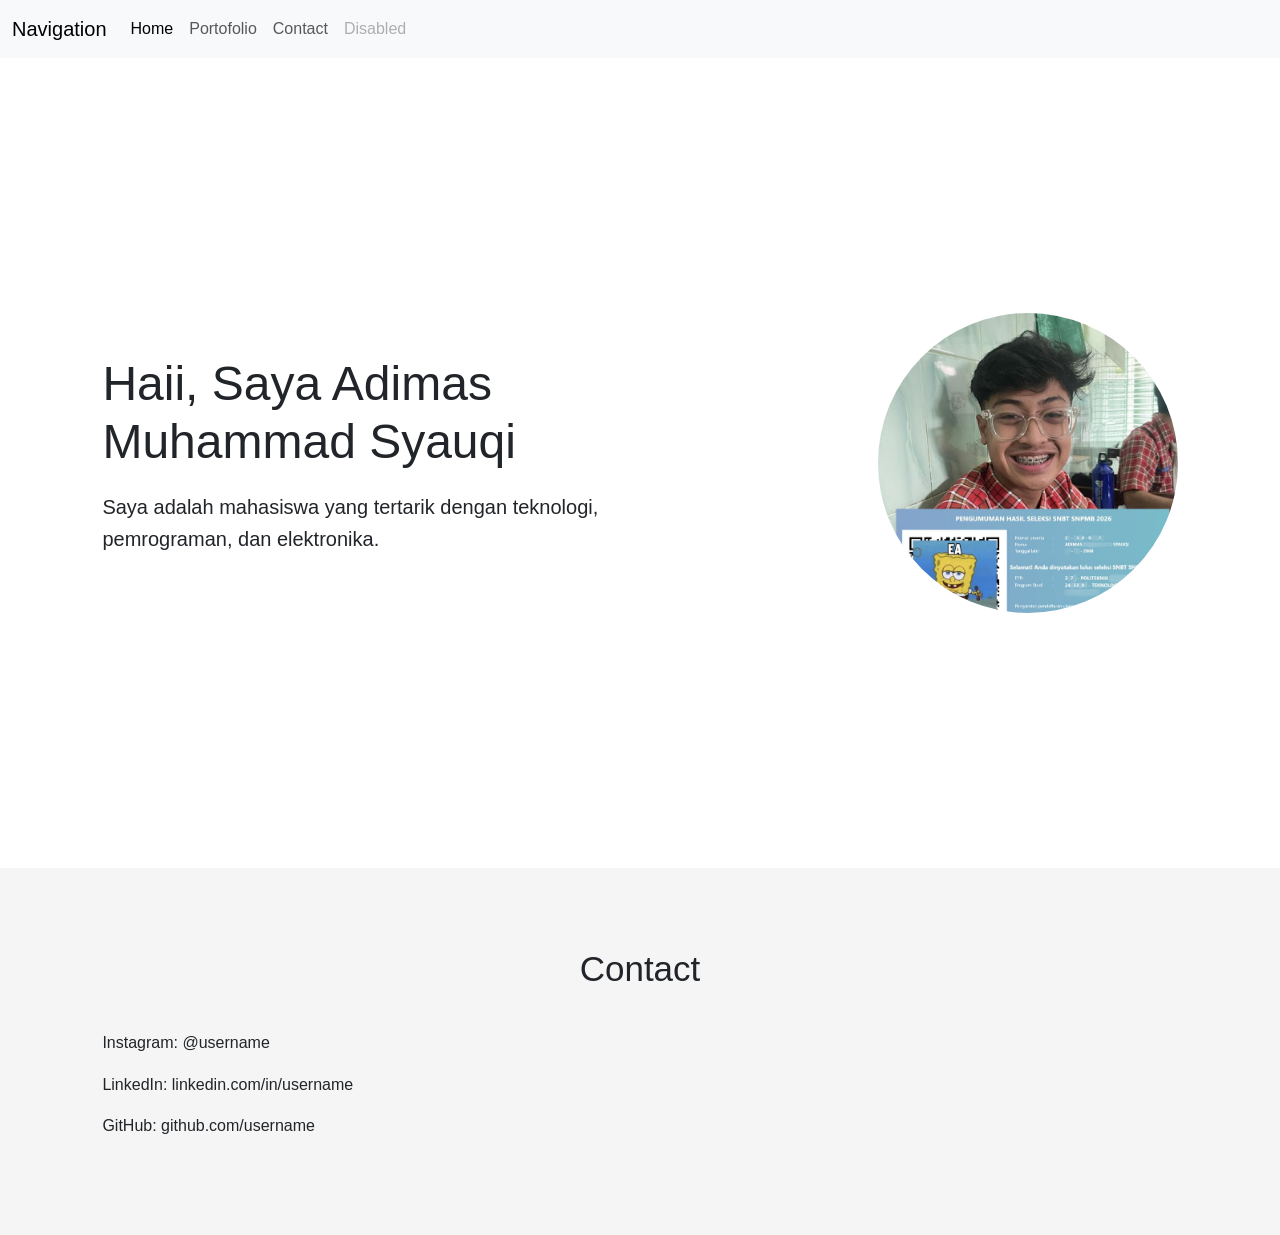
==== index.html @ fd926068 "Initial commit" ====
<!DOCTYPE html>
<html lang="id">
<head>
    <meta charset="UTF-8">
    <meta name="viewport" content="width=device-width, initial-scale=1.0">

    <title>Portfolio Saya</title>
    <link href="https://cdn.jsdelivr.net/npm/bootstrap@5.3.8/dist/css/bootstrap.min.css" rel="stylesheet">
    <link rel="stylesheet" href="style.css">

    <link rel="preconnect" href="https://fonts.googleapis.com">
    <link rel="preconnect" href="https://fonts.gstatic.com" crossorigin>

    <link href="https://fonts.googleapis.com/css2?family=Poppins:wght@400;500;600;700&display=swap" rel="stylesheet">
    
</head>

<body>
    <nav class="navbar navbar-expand-lg bg-body-tertiary">
  <div class="container-fluid">
    <a class="navbar-brand" href="#">Navigation</a>
    <button class="navbar-toggler" type="button" data-bs-toggle="collapse" data-bs-target="#navbarNav" aria-controls="navbarNav" aria-expanded="false" aria-label="Toggle navigation">
      <span class="navbar-toggler-icon"></span>
    </button>
    <div class="collapse navbar-collapse" id="navbarNav">
      <ul class="navbar-nav">
        <li class="nav-item">
          <a class="nav-link active" aria-current="page" href="index.html">Home</a>
        </li>
        <li class="nav-item">
          <a class="nav-link" href="portofolio.html">Portofolio</a>
        </li>
        <li class="nav-item">
          <a class="nav-link" href="contact.html">Contact</a>
        </li>
        <li class="nav-item">
          <a class="nav-link disabled" aria-disabled="true">Disabled</a>
        </li>
      </ul>
    </div>
  </div>
</nav>

    <section id="home" class="hero">

        <div class="hero-text">
            <h1>Haii, Saya Adimas Muhammad Syauqi</h1>

            <p>
                Saya adalah mahasiswa yang tertarik
                dengan teknologi, pemrograman, dan elektronika.
            </p>
        </div>

        <div class="hero-image">
            <img src="assets/slebew.jpeg" alt="Foto Saya">
        </div>

    </section>


    <section id="contact">

        <h2>Contact</h2>

        <p>Instagram: @username</p>
        <p>LinkedIn: linkedin.com/in/username</p>
        <p>GitHub: github.com/username</p>

    </section>


    <script src="script.js"></script>

</body>
</html>
---- style.css ----
* {
    margin: 0;
    padding: 0;
    box-sizing: border-box;
}

html {
    scroll-behavior: smooth;
}

body {
    font-family: Arial, sans-serif;
    line-height: 1.6;
}


/* NAVBAR */

nav {
    display: flex;
    justify-content: space-between;
    align-items: center;

    padding: 20px 8%;

    background: #222;
}

.logo {
    color: white;
    font-size: 24px;
    font-weight: bold;
}

.nav-links {
    display: flex;
    gap: 25px;
}

.nav-links a {
    color: white;
    text-decoration: none;
}


/* HOME */

.hero {
    min-height: 90vh;

    display: flex;
    justify-content: space-between;
    align-items: center;

    padding: 50px 8%;
    gap: 40px;
}

.hero-text {
    max-width: 600px;
}

.hero-text h1 {
    font-size: 48px;
    margin-bottom: 20px;
}

.hero-text p {
    font-size: 20px;
}

.hero-image img {
    width: 300px;
    height: 300px;

    object-fit: cover;
    border-radius: 50%;
}


/* SECTION */

section {
    padding: 80px 8%;
}

section h2 {
    text-align: center;
    font-size: 35px;
    margin-bottom: 40px;
}


/* PORTFOLIO */

.portfolio-container {
    display: flex;
    flex-direction: row;

    gap: 25px;
}

.card {
    flex: 1;

    padding: 30px;

    border: 1px solid #ddd;
    border-radius: 15px;

    box-shadow: 0 5px 15px rgba(0, 0, 0, 0.1);
}


/* CONTACT */

#contact {
    background: #f5f5f5;
}


/* RESPONSIVE MOBILE */

@media (max-width: 768px) {

    nav {
        flex-direction: column;
        gap: 15px;
    }

    .hero {
        flex-direction: column;
        text-align: center;
    }

    .hero-text h1 {
        font-size: 35px;
    }

    .portfolio-container {
        flex-direction: column;
    }

}
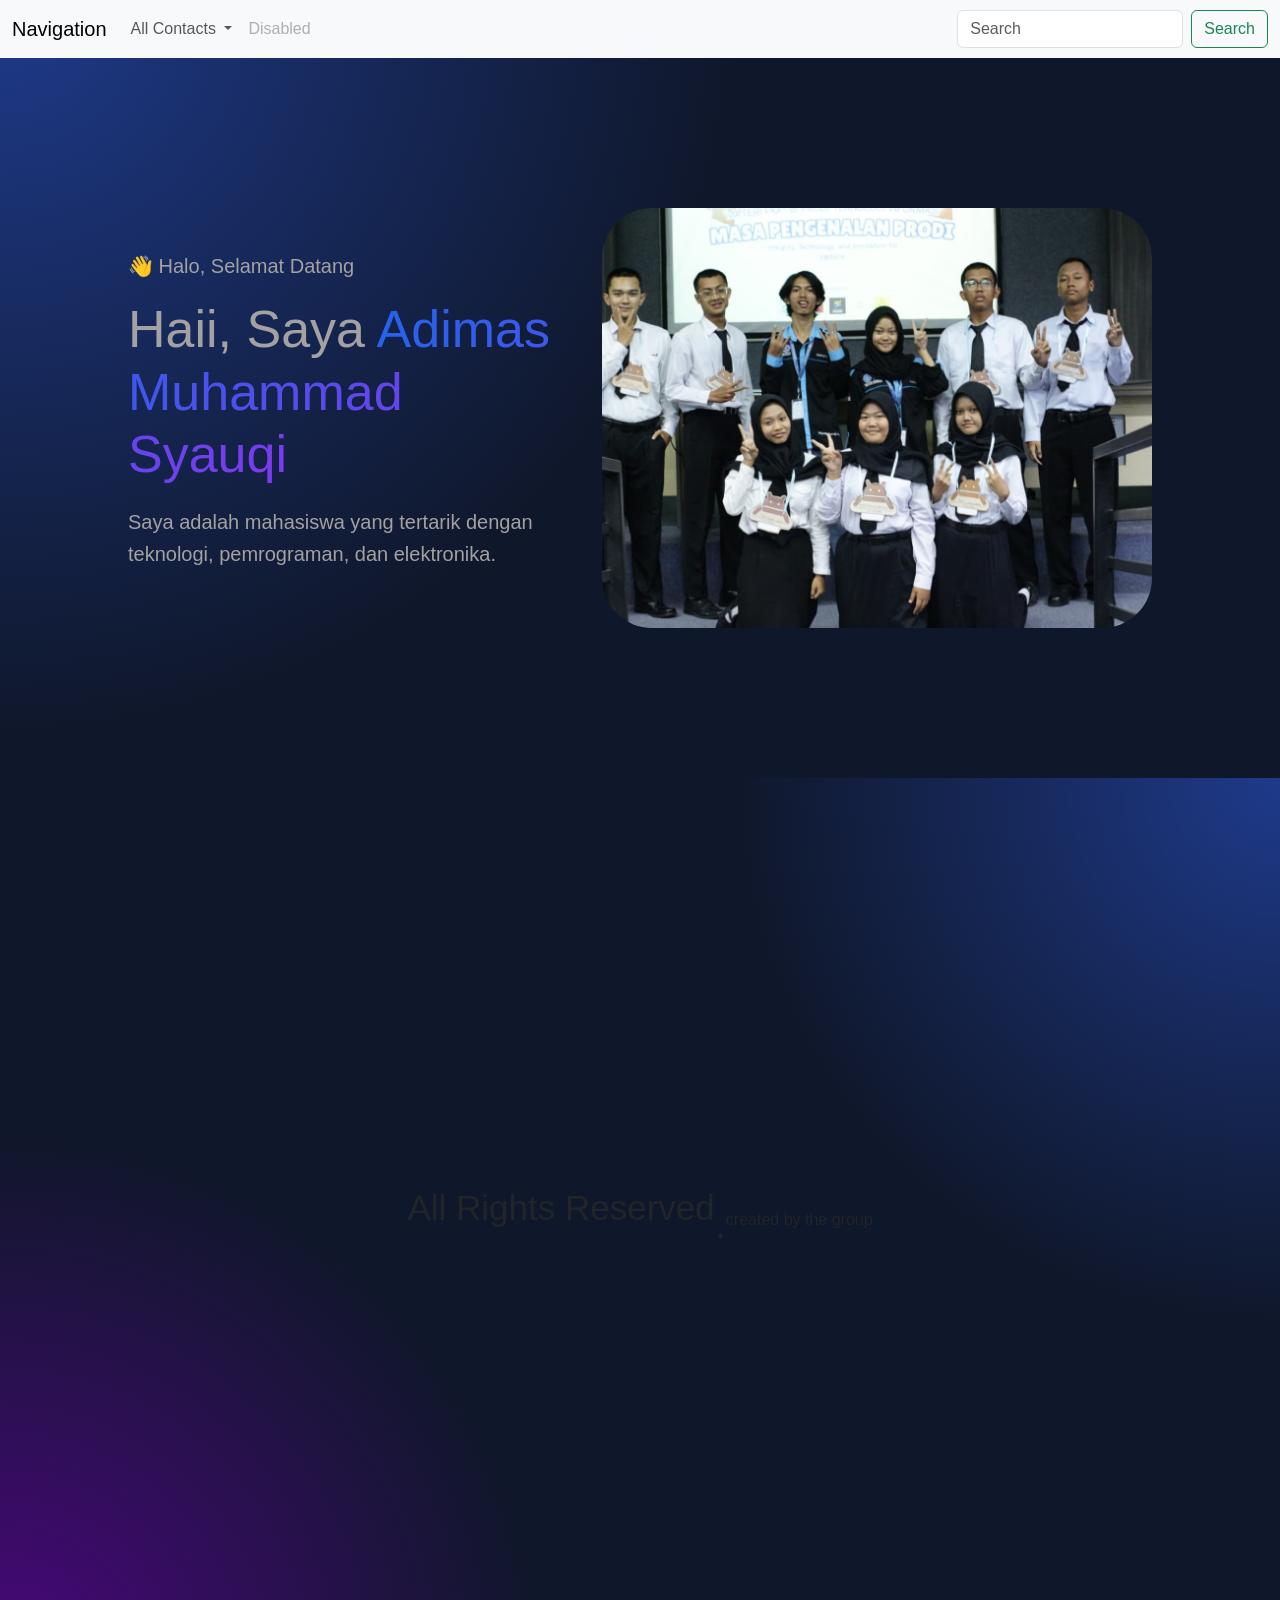
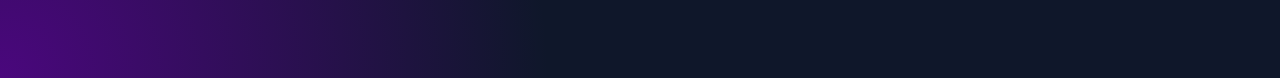
==== commit fa358276: "Update V1" ====
--- a/index.html
+++ b/index.html
@@ -16,61 +16,79 @@
 </head>
 
 <body>
-    <nav class="navbar navbar-expand-lg bg-body-tertiary">
+ <nav class="navbar navbar-expand-lg bg-body-tertiary">
   <div class="container-fluid">
     <a class="navbar-brand" href="#">Navigation</a>
-    <button class="navbar-toggler" type="button" data-bs-toggle="collapse" data-bs-target="#navbarNav" aria-controls="navbarNav" aria-expanded="false" aria-label="Toggle navigation">
+    <button class="navbar-toggler" type="button" data-bs-toggle="collapse" data-bs-target="#navbarSupportedContent" aria-controls="navbarSupportedContent" aria-expanded="false" aria-label="Toggle navigation">
       <span class="navbar-toggler-icon"></span>
     </button>
-    <div class="collapse navbar-collapse" id="navbarNav">
-      <ul class="navbar-nav">
+    <div class="collapse navbar-collapse" id="navbarSupportedContent">
+      <ul class="navbar-nav me-auto mb-2 mb-lg-0">
         <li class="nav-item">
-          <a class="nav-link active" aria-current="page" href="index.html">Home</a>
         </li>
-        <li class="nav-item">
-          <a class="nav-link" href="portofolio.html">Portofolio</a>
+
+        <li class="nav-item dropdown">
+          <a class="nav-link dropdown-toggle" href="#" role="button" data-bs-toggle="dropdown" aria-expanded="false">
+            All Contacts
+          </a>
+          <ul class="dropdown-menu">
+            <li><a class="dropdown-item" href="contact.html">Adimas</a></li>
+            <li><a class="dropdown-item" href="contacta.html">Ananda</a></li>
+            <li><a class="dropdown-item" href="contactf.html">Fadya</a></li>
+            <li><a class="dropdown-item" href="contactg.html">Guntur</a></li>
+            <li><a class="dropdown-item" href="contactj.html">Jarvis</a></li>
+            <li><a class="dropdown-item" href="contactm.html">Maysyita</a></li>
+            <li><a class="dropdown-item" href="contacts.html">Syena</a></li>
+            <li><hr class="dropdown-divider"></li>
+            <li><a class="dropdown-item" href="#">Something else here</a></li>
+          </ul>
         </li>
-        <li class="nav-item">
-          <a class="nav-link" href="contact.html">Contact</a>
-        </li>
+
         <li class="nav-item">
           <a class="nav-link disabled" aria-disabled="true">Disabled</a>
         </li>
       </ul>
+      <form class="d-flex" role="search">
+        <input class="form-control me-2" type="search" placeholder="Search" aria-label="Search"/>
+        <button class="btn btn-outline-success" type="submit">Search</button>
+      </form>
     </div>
   </div>
-</nav>
+ </nav>
 
-    <section id="home" class="hero">
+  <section class="hero">
 
-        <div class="hero-text">
-            <h1>Haii, Saya Adimas Muhammad Syauqi</h1>
+    <div class="hero-text">
+        <p class="greeting">👋 Halo, Selamat Datang</p>
 
-            <p>
-                Saya adalah mahasiswa yang tertarik
-                dengan teknologi, pemrograman, dan elektronika.
-            </p>
-        </div>
+        <h1>
+            Haii, Saya
+            <span>Adimas Muhammad Syauqi</span>
+        </h1>
 
-        <div class="hero-image">
-            <img src="assets/slebew.jpeg" alt="Foto Saya">
-        </div>
+        <p class="description">
+            Saya adalah mahasiswa yang tertarik dengan teknologi,
+            pemrograman, dan elektronika.
+        </p>
+    </div>
 
-    </section>
 
+    <div class="hero-image">
+        <img src="assets/anjas.jpeg" alt="Foto Adimas">
+    </div>
+
+  </section>
 
     <section id="contact">
 
-        <h2>Contact</h2>
-
-        <p>Instagram: @username</p>
-        <p>LinkedIn: linkedin.com/in/username</p>
-        <p>GitHub: github.com/username</p>
-
+        <h2>All Rights Reserved</h2>
+        <h1>.</h1>
+        <p>created by the group</p>
     </section>
 
 
     <script src="script.js"></script>
 
+    <script src="https://cdn.jsdelivr.net/npm/bootstrap@5.3.3/dist/js/bootstrap.bundle.min.js"></script>
 </body>
 </html>
--- a/style.css
+++ b/style.css
@@ -14,8 +14,6 @@
 }
 
 
-/* NAVBAR */
-
 nav {
     display: flex;
     justify-content: space-between;
@@ -142,3 +140,284 @@
     }
 
 }
+
+
+#contact {
+    min-height: 90vh;
+    padding: 80px 20px;
+    display: flex;
+    justify-content: center;
+    align-items: center;
+}
+
+.contact-card {
+    width: 100%;
+    max-width: 600px;
+
+    padding: 40px;
+
+    background: white;
+
+    border-radius: 90px;
+
+    box-shadow: 0 10px 30px rgb(27, 0, 122);
+}
+
+.contact-header {
+    display: flex;
+
+    align-items: center;
+
+    gap: 30px;
+}
+
+.profile-img {
+    width: 180px;
+    height: 220px;
+
+    object-fit: cover;
+
+    border-radius: 49px;
+
+    flex-shrink: 0;
+}
+
+.contact-list {
+    margin-top: 30px;
+}
+
+.contact-item {
+    display: flex;
+
+    align-items: center;
+
+    gap: 15px;
+
+    padding: 15px;
+
+    margin-top: 10px;
+
+    border-radius: 10px;
+
+    transition: 0.3s;
+}
+
+.contact-item:hover {
+    transform: translateX(10px);
+
+    background: #f5f5f5;
+}
+
+.btn-link {
+    display: inline-block;
+
+    padding: 4px 15px;
+
+    color: white;
+
+    text-decoration: none;
+
+    border-radius: 60px;
+
+    transition: 0.3s;
+}
+
+.btn-instagram {
+    background: linear-gradient(135deg, #0c0c0c, #a5009d);
+}
+
+.taktung {
+    width: 40px;
+    height: 40px;
+
+    object-fit: cover;
+
+    border-radius: 49px;
+
+    flex-shrink: 0;
+}
+
+.btn-github {   
+    background: linear-gradient(10deg, #717171, #080808);
+}
+
+.taktong {
+    width: 40px;
+    height: 40px;
+
+    object-fit: cover;
+
+    border-radius: 49px;
+
+    flex-shrink: 0;
+}
+
+.btn-linkedin {
+    background: linear-gradient(20deg, #0d0d0e, #00a0dc);
+}
+
+.takting {
+    width: 40px;
+    height: 40px;
+
+    object-fit: cover;
+
+    border-radius: 49px;
+
+    flex-shrink: 0;
+}
+
+.btn-link:hover {
+    transform: translateY(-3px);
+    box-shadow: 0 8px 20px rgba(37, 117, 252, 0.3);
+}
+
+.hero {
+    min-height: 80vh;
+
+    display: flex;
+    align-items: center;
+    justify-content: space-between;
+
+    gap: 50px;
+
+    padding: 60px 10%;
+}
+
+.hero-text h1 {
+    font-size: 52px;
+    line-height: 1.2;
+    margin-bottom: 20px;
+}
+
+.hero-text h1 span {
+    background: linear-gradient(
+        90deg,
+        #2563eb,
+        #7c3aed
+    );
+
+    -webkit-background-clip: text;
+    -webkit-text-fill-color: transparent;
+}
+
+.hero-image img {
+    width: 550px;
+    height: 420px;
+
+    object-fit: cover;
+
+    border-radius: 50px;
+}
+
+.hero-button {
+    display: inline-block;
+
+    margin-top: 20px;
+    padding: 14px 25px;
+
+    color: white;
+    text-decoration: none;
+
+    border-radius: 10px;
+
+    background: linear-gradient(
+        90deg,
+        #2563eb,
+        #7c3aed
+    );
+
+    transition: 0.3s;
+}
+
+.hero-button:hover {
+    transform: translateY(-3px);
+
+    box-shadow: 0 10px 25px rgba(37, 99, 235, 0.3);
+}
+
+@media (max-width: 768px) {
+
+    .hero {
+        flex-direction: column;
+
+        text-align: center;
+
+        padding: 50px 25px;
+    }
+
+    .hero-text h1 {
+        font-size: 38px;
+    }
+
+    .hero-image img {
+        width: 250px;
+        height: 300px;
+    }
+
+}
+
+@media (max-width: 768px) {
+
+    .hero {
+        flex-direction: column;
+
+        text-align: center;
+
+        padding: 50px 25px;
+    }
+
+    .hero-text h1 {
+        font-size: 38px;
+    }
+
+    .hero-image img {
+        width: 450px;
+        height: 300px;
+    }
+
+}
+
+body {
+    margin: 0;
+    min-height: 100vh;
+
+    background:
+        radial-gradient(circle at top left, #1e3a8a, transparent 35%),
+        radial-gradient(circle at bottom right, #581c87, transparent 35%),
+        #0f172a;
+}
+
+.hero {
+    color: rgb(163, 161, 161);
+}
+
+.contact-card {
+    background: rgba(255, 255, 255, 0.08);
+
+    border: 1px solid rgba(255, 255, 255, 0.15);
+
+    backdrop-filter: blur(10px);
+
+    border-radius: 20px;
+}
+
+.card {
+    background: rgb(6, 6, 6);
+    color: #1f2937;
+}
+
+.contact-card {
+    background: rgb(32, 32, 32);
+    color: #4c58a5;
+}
+
+#contact {
+    min-height: 100vh;
+    padding: 80px 20px;
+
+    background:
+        radial-gradient(circle at top right, #1e3a8a, transparent 35%),
+        radial-gradient(circle at bottom left, #4a077d, transparent 35%),
+        #0f172a;
+}
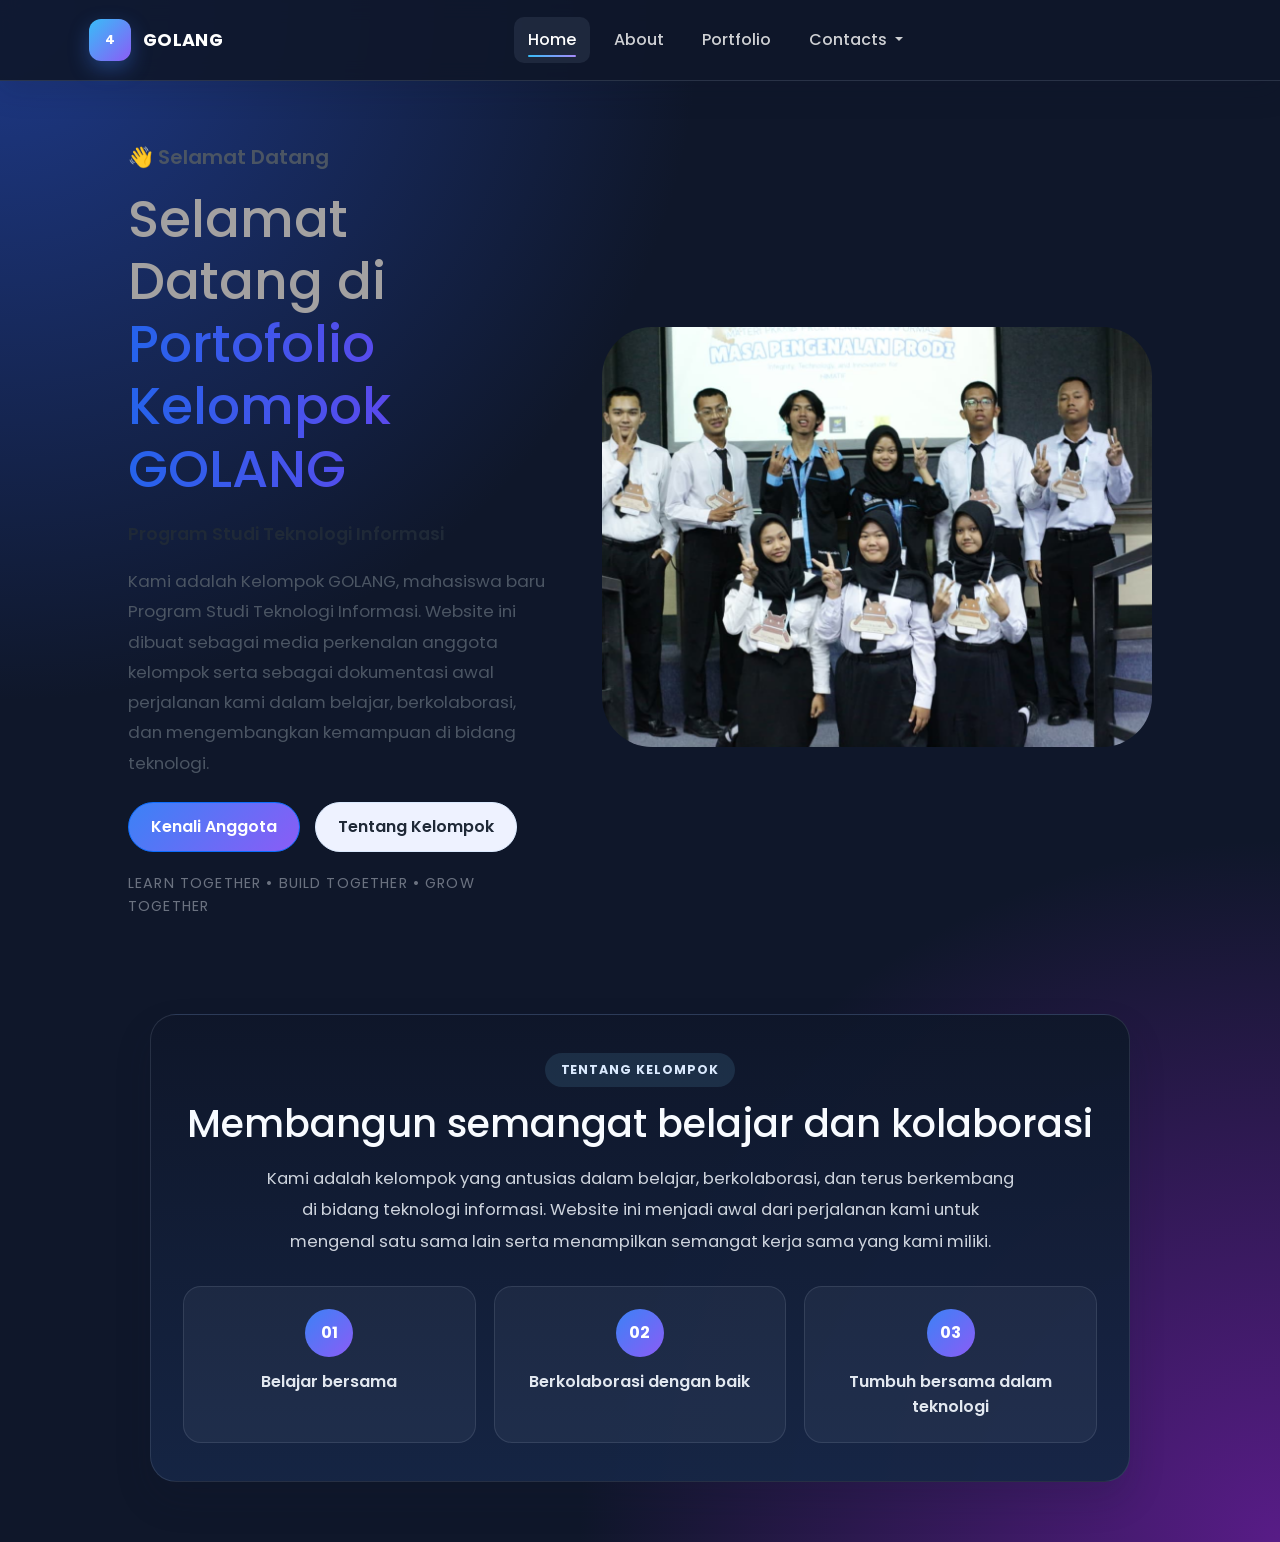
==== commit 13d05d4c: "update" ====
--- a/index.html
+++ b/index.html
@@ -16,75 +16,101 @@
 </head>
 
 <body>
- <nav class="navbar navbar-expand-lg bg-body-tertiary">
-  <div class="container-fluid">
-    <a class="navbar-brand" href="#">Navigation</a>
-    <button class="navbar-toggler" type="button" data-bs-toggle="collapse" data-bs-target="#navbarSupportedContent" aria-controls="navbarSupportedContent" aria-expanded="false" aria-label="Toggle navigation">
-      <span class="navbar-toggler-icon"></span>
-    </button>
-    <div class="collapse navbar-collapse" id="navbarSupportedContent">
-      <ul class="navbar-nav me-auto mb-2 mb-lg-0">
-        <li class="nav-item">
-        </li>
+  <nav class="navbar custom-navbar navbar-expand-lg sticky-top">
+    <div class="container-fluid">
+      <a class="navbar-brand" href="#home" aria-label="Beranda">
+        <span class="brand-mark">4</span>
+        <span class="brand-text">GOLANG</span>
+      </a>
 
-        <li class="nav-item dropdown">
-          <a class="nav-link dropdown-toggle" href="#" role="button" data-bs-toggle="dropdown" aria-expanded="false">
-            All Contacts
-          </a>
-          <ul class="dropdown-menu">
-            <li><a class="dropdown-item" href="contact.html">Adimas</a></li>
-            <li><a class="dropdown-item" href="contacta.html">Ananda</a></li>
-            <li><a class="dropdown-item" href="contactf.html">Fadya</a></li>
-            <li><a class="dropdown-item" href="contactg.html">Guntur</a></li>
-            <li><a class="dropdown-item" href="contactj.html">Jarvis</a></li>
-            <li><a class="dropdown-item" href="contactm.html">Maysyita</a></li>
-            <li><a class="dropdown-item" href="contacts.html">Syena</a></li>
-            <li><hr class="dropdown-divider"></li>
-            <li><a class="dropdown-item" href="#">Something else here</a></li>
-          </ul>
-        </li>
+      <button class="navbar-toggler custom-toggler" type="button" data-bs-toggle="collapse" data-bs-target="#navbarSupportedContent" aria-controls="navbarSupportedContent" aria-expanded="false" aria-label="Toggle navigation">
+        <span class="navbar-toggler-icon"></span>
+      </button>
 
-        <li class="nav-item">
-          <a class="nav-link disabled" aria-disabled="true">Disabled</a>
-        </li>
-      </ul>
-      <form class="d-flex" role="search">
-        <input class="form-control me-2" type="search" placeholder="Search" aria-label="Search"/>
-        <button class="btn btn-outline-success" type="submit">Search</button>
-      </form>
+      <div class="collapse navbar-collapse" id="navbarSupportedContent">
+        <ul class="navbar-nav mx-auto mb-2 mb-lg-0 align-items-lg-center">
+          <li class="nav-item">
+            <a class="nav-link active" href="#home">Home</a>
+          </li>
+          <li class="nav-item">
+            <a class="nav-link" href="about.html">About</a>
+          </li>
+          <li class="nav-item">
+            <a class="nav-link" href="portofolio.html">Portfolio</a>
+          </li>
+          <li class="nav-item dropdown">
+            <a class="nav-link dropdown-toggle" href="#" role="button" data-bs-toggle="dropdown" aria-expanded="false">
+              Contacts
+            </a>
+            <ul class="dropdown-menu custom-dropdown">
+              <li><a class="dropdown-item" href="contact.html">Adimas</a></li>
+              <li><a class="dropdown-item" href="contacta.html">Ananda</a></li>
+              <li><a class="dropdown-item" href="contactf.html">Fadya</a></li>
+              <li><a class="dropdown-item" href="contactg.html">Guntur</a></li>
+              <li><a class="dropdown-item" href="contactj.html">Jarvis</a></li>
+              <li><a class="dropdown-item" href="contactm.html">Maysyita</a></li>
+              <li><a class="dropdown-item" href="contacts.html">Syena</a></li>
+            </ul>
+          </li>
+        </ul>
+      </div>
     </div>
-  </div>
- </nav>
+  </nav>
 
-  <section class="hero">
+  <section class="hero" id="home">
 
     <div class="hero-text">
-        <p class="greeting">👋 Halo, Selamat Datang</p>
+        <p class="greeting">👋 Selamat Datang</p>
 
         <h1>
-            Haii, Saya
-            <span>Adimas Muhammad Syauqi</span>
+            Selamat Datang di
+            <span>Portofolio Kelompok GOLANG</span>
         </h1>
 
+        <p class="subtitle">Program Studi Teknologi Informasi</p>
+
         <p class="description">
-            Saya adalah mahasiswa yang tertarik dengan teknologi,
-            pemrograman, dan elektronika.
+            Kami adalah Kelompok GOLANG, mahasiswa baru Program Studi Teknologi Informasi. Website ini dibuat sebagai media perkenalan anggota kelompok serta sebagai dokumentasi awal perjalanan kami dalam belajar, berkolaborasi, dan mengembangkan kemampuan di bidang teknologi.
         </p>
+
+        <div class="hero-actions">
+            <a href="portofolio.html" class="btn btn-primary">Kenali Anggota</a>
+            <a href="about.html" class="btn btn-secondary">Tentang Kelompok</a>
+        </div>
+
+        <p class="tagline">Learn Together • Build Together • Grow Together</p>
     </div>
 
-
     <div class="hero-image">
-        <img src="assets/anjas.jpeg" alt="Foto Adimas">
+        <img src="assets/anjas.jpeg" alt="Kelompok GOLANG">
     </div>
 
   </section>
 
-    <section id="contact">
+  <section id="about" class="about-section">
+    <div class="about-content">
+      <span class="about-label">Tentang Kelompok</span>
+      <h2>Membangun semangat belajar dan kolaborasi</h2>
+      <p>
+        Kami adalah kelompok yang antusias dalam belajar, berkolaborasi, dan terus berkembang di bidang teknologi informasi. Website ini menjadi awal dari perjalanan kami untuk mengenal satu sama lain serta menampilkan semangat kerja sama yang kami miliki.
+      </p>
 
-        <h2>All Rights Reserved</h2>
-        <h1>.</h1>
-        <p>created by the group</p>
-    </section>
+      <div class="about-points">
+        <div class="point-item">
+          <strong>01</strong>
+          <span>Belajar bersama</span>
+        </div>
+        <div class="point-item">
+          <strong>02</strong>
+          <span>Berkolaborasi dengan baik</span>
+        </div>
+        <div class="point-item">
+          <strong>03</strong>
+          <span>Tumbuh bersama dalam teknologi</span>
+        </div>
+      </div>
+    </div>
+  </section>
 
 
     <script src="script.js"></script>
--- a/style.css
+++ b/style.css
@@ -9,19 +9,129 @@
 }
 
 body {
-    font-family: Arial, sans-serif;
+    font-family: 'Poppins', Arial, sans-serif;
     line-height: 1.6;
-}
-
-
-nav {
-    display: flex;
-    justify-content: space-between;
-    align-items: center;
-
-    padding: 20px 8%;
-
-    background: #222;
+    background: #f7f8fc;
+    color: #1f2937;
+}
+
+.custom-navbar {
+    position: sticky;
+    top: 0;
+    z-index: 1000;
+    padding: 14px 6%;
+    background: rgba(15, 23, 42, 0.9);
+    backdrop-filter: blur(10px);
+    border-bottom: 1px solid rgba(148, 163, 184, 0.2);
+    box-shadow: 0 10px 30px rgba(15, 23, 42, 0.15);
+}
+
+.navbar-brand {
+    display: inline-flex;
+    align-items: center;
+    gap: 12px;
+    font-weight: 700;
+    color: #ffffff !important;
+    letter-spacing: 0.02em;
+    text-decoration: none;
+}
+
+.brand-mark {
+    display: inline-flex;
+    align-items: center;
+    justify-content: center;
+    width: 42px;
+    height: 42px;
+    border-radius: 12px;
+    background: linear-gradient(135deg, #38bdf8, #8b5cf6);
+    color: #fff;
+    font-size: 0.8rem;
+    font-weight: 700;
+    box-shadow: 0 8px 20px rgba(59, 130, 246, 0.35);
+}
+
+.brand-text {
+    font-size: 1.1rem;
+}
+
+.navbar-nav {
+    gap: 10px;
+}
+
+.nav-link {
+    position: relative;
+    padding: 10px 14px !important;
+    border-radius: 10px;
+    color: rgba(255, 255, 255, 0.8) !important;
+    font-weight: 500;
+    transition: all 0.25s ease;
+}
+
+.nav-link:hover,
+.nav-link:focus,
+.nav-link.active {
+    color: #ffffff !important;
+    background: rgba(148, 163, 184, 0.12);
+}
+
+.nav-link.active::after,
+.nav-link:hover::after {
+    content: "";
+    position: absolute;
+    left: 14px;
+    right: 14px;
+    bottom: 6px;
+    height: 2px;
+    background: linear-gradient(90deg, #38bdf8, #a78bfa);
+    border-radius: 999px;
+}
+
+.custom-toggler {
+    border: 1px solid rgba(255, 255, 255, 0.2);
+    border-radius: 12px;
+    padding: 8px 10px;
+}
+
+.custom-toggler .navbar-toggler-icon {
+    background-image: url("data:image/svg+xml,%3csvg xmlns='http://www.w3.org/2000/svg' viewBox='0 0 30 30'%3e%3cpath stroke='rgba%28255,255,255,1%29' stroke-linecap='round' stroke-width='2' d='M4 7h22M4 15h22M4 23h22'/%3e%3c/svg%3e");
+}
+
+.nav-cta {
+    margin-left: 10px;
+    padding: 10px 18px;
+    border-radius: 999px;
+    background: linear-gradient(135deg, #38bdf8, #8b5cf6);
+    color: #fff !important;
+    font-weight: 600;
+    box-shadow: 0 12px 24px rgba(96, 165, 250, 0.35);
+    transition: transform 0.25s ease, box-shadow 0.25s ease;
+}
+
+.nav-cta:hover {
+    transform: translateY(-1px);
+    box-shadow: 0 16px 28px rgba(139, 92, 246, 0.35);
+    color: #fff !important;
+}
+
+.custom-dropdown {
+    border: none;
+    border-radius: 16px;
+    padding: 12px;
+    background: rgba(15, 23, 42, 0.98);
+    box-shadow: 0 18px 35px rgba(15, 23, 42, 0.25);
+}
+
+.custom-dropdown .dropdown-item {
+    border-radius: 10px;
+    padding: 10px 12px;
+    color: #e2e8f0;
+    transition: all 0.2s ease;
+}
+
+.custom-dropdown .dropdown-item:hover,
+.custom-dropdown .dropdown-item:focus {
+    background: rgba(96, 165, 250, 0.14);
+    color: #fff;
 }
 
 .logo {
@@ -61,10 +171,76 @@
 .hero-text h1 {
     font-size: 48px;
     margin-bottom: 20px;
+    line-height: 1.15;
+}
+
+.hero-text h1 span {
+    display: block;
+    color: #6d5efc;
 }
 
 .hero-text p {
     font-size: 20px;
+}
+
+.greeting {
+    color: #4b5563;
+    font-weight: 600;
+    margin-bottom: 15px;
+}
+
+.subtitle {
+    font-size: 1.1rem !important;
+    font-weight: 600;
+    color: #1f2937;
+    margin-bottom: 18px;
+}
+
+.description {
+    font-size: 1.05rem !important;
+    line-height: 1.8;
+    color: #4b5563;
+}
+
+.hero-actions {
+    display: flex;
+    flex-wrap: wrap;
+    gap: 15px;
+    margin-top: 24px;
+}
+
+.btn-primary,
+.btn-secondary {
+    display: inline-block;
+    padding: 12px 22px;
+    border-radius: 999px;
+    text-decoration: none;
+    font-weight: 600;
+    transition: 0.3s ease;
+}
+
+.btn-primary {
+    background: linear-gradient(135deg, #3b82f6, #8b5cf6);
+    color: white;
+}
+
+.btn-secondary {
+    background: #eef2ff;
+    color: #1f2937;
+    border: 1px solid #dbeafe;
+}
+
+.btn-primary:hover,
+.btn-secondary:hover {
+    transform: translateY(-2px);
+}
+
+.tagline {
+    margin-top: 20px;
+    font-size: 0.9rem !important;
+    letter-spacing: 0.08em;
+    text-transform: uppercase;
+    color: #6b7280;
 }
 
 .hero-image img {
@@ -73,6 +249,224 @@
 
     object-fit: cover;
     border-radius: 50%;
+}
+
+.about-section {
+    padding: 20px 8% 60px;
+}
+
+.about-content {
+    max-width: 980px;
+    margin: 0 auto;
+    text-align: center;
+    background: linear-gradient(180deg, rgba(15, 23, 42, 0.96), rgba(22, 38, 69, 0.96));
+    border: 1px solid rgba(148, 163, 184, 0.18);
+    border-radius: 26px;
+    padding: 38px 32px;
+    box-shadow: 0 18px 35px rgba(15, 23, 42, 0.18);
+}
+
+.about-label {
+    display: inline-block;
+    margin-bottom: 14px;
+    padding: 7px 16px;
+    border-radius: 999px;
+    background: rgba(125, 211, 252, 0.12);
+    color: #dbeafe;
+    font-size: 0.78rem;
+    font-weight: 700;
+    letter-spacing: 0.08em;
+    text-transform: uppercase;
+}
+
+.about-content h2 {
+    margin-bottom: 16px;
+    font-size: clamp(2rem, 3vw, 2.8rem);
+    color: #f8fbff;
+}
+
+.about-content p {
+    max-width: 760px;
+    margin: 0 auto;
+    color: rgba(226, 232, 240, 0.9);
+    font-size: 1.04rem;
+    line-height: 1.9;
+}
+
+.about-points {
+    display: grid;
+    grid-template-columns: repeat(3, minmax(0, 1fr));
+    gap: 18px;
+    margin-top: 28px;
+}
+
+.point-item {
+    display: flex;
+    flex-direction: column;
+    align-items: center;
+    gap: 12px;
+    padding: 22px 18px;
+    border-radius: 18px;
+    background: rgba(148, 163, 184, 0.08);
+    border: 1px solid rgba(148, 163, 184, 0.18);
+}
+
+.point-item strong {
+    display: inline-flex;
+    align-items: center;
+    justify-content: center;
+    width: 48px;
+    height: 48px;
+    border-radius: 50%;
+    background: linear-gradient(135deg, #3b82f6, #8b5cf6);
+    color: #fff;
+    font-size: 1rem;
+}
+
+.point-item span {
+    color: #e2e8f0;
+    font-weight: 600;
+}
+
+.about-page {
+    width: min(1200px, calc(100% - 32px));
+    margin: 0 auto;
+    padding: 32px 0 80px;
+}
+
+.about-hero {
+    padding: 50px 24px 20px;
+}
+
+.about-hero-text {
+    background: linear-gradient(180deg, rgba(15, 23, 42, 0.96), rgba(27, 43, 81, 0.94));
+    border: 1px solid rgba(148, 163, 184, 0.18);
+    border-radius: 30px;
+    padding: 46px 42px;
+    box-shadow: 0 18px 40px rgba(15, 23, 42, 0.18);
+}
+
+.about-kicker,
+.section-label {
+    display: inline-block;
+    margin-bottom: 16px;
+    padding: 8px 14px;
+    border-radius: 999px;
+    background: rgba(125, 211, 252, 0.12);
+    color: #dbeafe;
+    font-size: 0.72rem;
+    font-weight: 700;
+    letter-spacing: 0.08em;
+    text-transform: uppercase;
+}
+
+.about-hero-text h1 {
+    margin-bottom: 20px;
+    color: #f8fbff;
+    font-size: clamp(2.2rem, 4vw, 4rem);
+    line-height: 1.1;
+}
+
+.about-hero-text p {
+    margin-bottom: 16px;
+    color: rgba(226, 232, 240, 0.9);
+    font-size: 1.04rem;
+    line-height: 1.9;
+}
+
+.about-goals,
+.about-identity {
+    padding-top: 28px;
+}
+
+.section-heading {
+    text-align: center;
+    margin-bottom: 24px;
+}
+
+.section-heading h2 {
+    margin: 0;
+    color: #0f172a;
+    font-size: clamp(2rem, 3vw, 2.8rem);
+}
+
+.goals-grid {
+    display: grid;
+    grid-template-columns: repeat(3, minmax(0, 1fr));
+    gap: 22px;
+}
+
+.goal-card {
+    background: linear-gradient(180deg, rgba(15, 23, 42, 0.96), rgba(22, 38, 69, 0.96));
+    border: 1px solid rgba(148, 163, 184, 0.18);
+    border-radius: 22px;
+    padding: 28px 22px;
+    box-shadow: 0 16px 30px rgba(15, 23, 42, 0.1);
+    transition: transform 0.25s ease, box-shadow 0.25s ease;
+}
+
+.goal-card:hover {
+    transform: translateY(-4px);
+    box-shadow: 0 18px 34px rgba(59, 130, 246, 0.14);
+}
+
+.goal-icon {
+    display: inline-flex;
+    align-items: center;
+    justify-content: center;
+    width: 52px;
+    height: 52px;
+    border-radius: 14px;
+    background: linear-gradient(135deg, #38bdf8, #8b5cf6);
+    color: #fff;
+    font-weight: 700;
+    margin-bottom: 18px;
+}
+
+.goal-card h3 {
+    color: #f8fbff;
+    margin-bottom: 12px;
+    font-size: 1.5rem;
+}
+
+.goal-card p {
+    color: rgba(226, 232, 240, 0.86);
+    line-height: 1.8;
+    margin: 0;
+}
+
+.identity-card {
+    display: grid;
+    grid-template-columns: repeat(4, minmax(0, 1fr));
+    gap: 18px;
+    background: rgba(255, 255, 255, 0.04);
+    border: 1px solid rgba(148, 163, 184, 0.2);
+    border-radius: 22px;
+    padding: 18px;
+    box-shadow: 0 14px 30px rgba(15, 23, 42, 0.08);
+}
+
+.identity-item {
+    background: rgba(15, 23, 42, 0.88);
+    border: 1px solid rgba(148, 163, 184, 0.18);
+    border-radius: 18px;
+    padding: 22px 18px;
+    display: flex;
+    flex-direction: column;
+    gap: 10px;
+    text-align: center;
+}
+
+.identity-item span {
+    color: #cbd5e1;
+    font-size: 0.8rem;
+    letter-spacing: 0.05em;
+    text-transform: uppercase;
+}
+
+.identity-item strong {
+    color: #f8fbff;
+    font-size: 1.1rem;
 }
 
 
@@ -120,10 +514,23 @@
 /* RESPONSIVE MOBILE */
 
 @media (max-width: 768px) {
-
-    nav {
-        flex-direction: column;
-        gap: 15px;
+    .custom-navbar {
+        padding: 12px 18px;
+    }
+
+    .navbar-nav {
+        gap: 6px;
+        padding-top: 10px;
+    }
+
+    .nav-link {
+        padding: 10px 12px !important;
+    }
+
+    .nav-cta {
+        width: 100%;
+        margin: 10px 0 0;
+        text-align: center;
     }
 
     .hero {
@@ -133,6 +540,16 @@
 
     .hero-text h1 {
         font-size: 35px;
+    }
+
+    .about-points,
+    .goals-grid,
+    .identity-card {
+        grid-template-columns: 1fr;
+    }
+
+    .about-hero-text {
+        padding: 28px 22px;
     }
 
     .portfolio-container {
@@ -297,6 +714,7 @@
         #7c3aed
     );
 
+    background-clip: text;
     -webkit-background-clip: text;
     -webkit-text-fill-color: transparent;
 }
